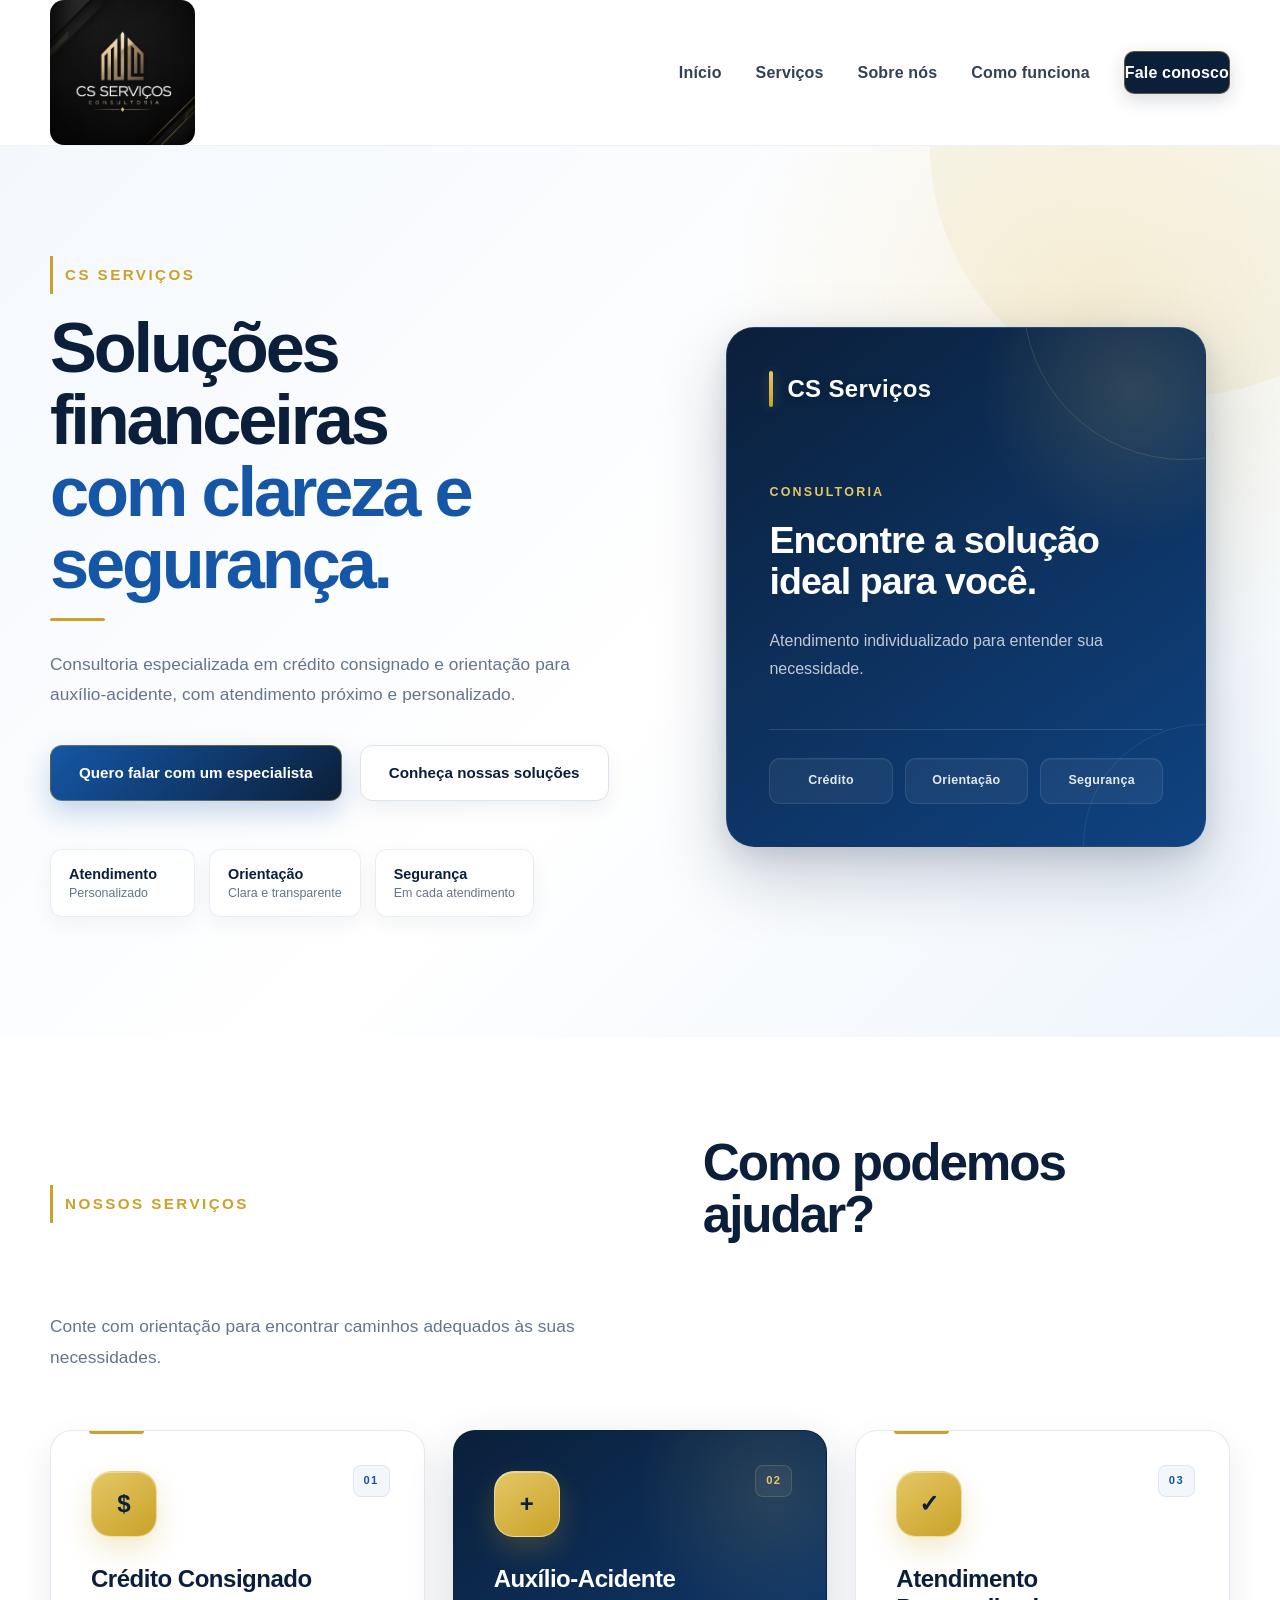
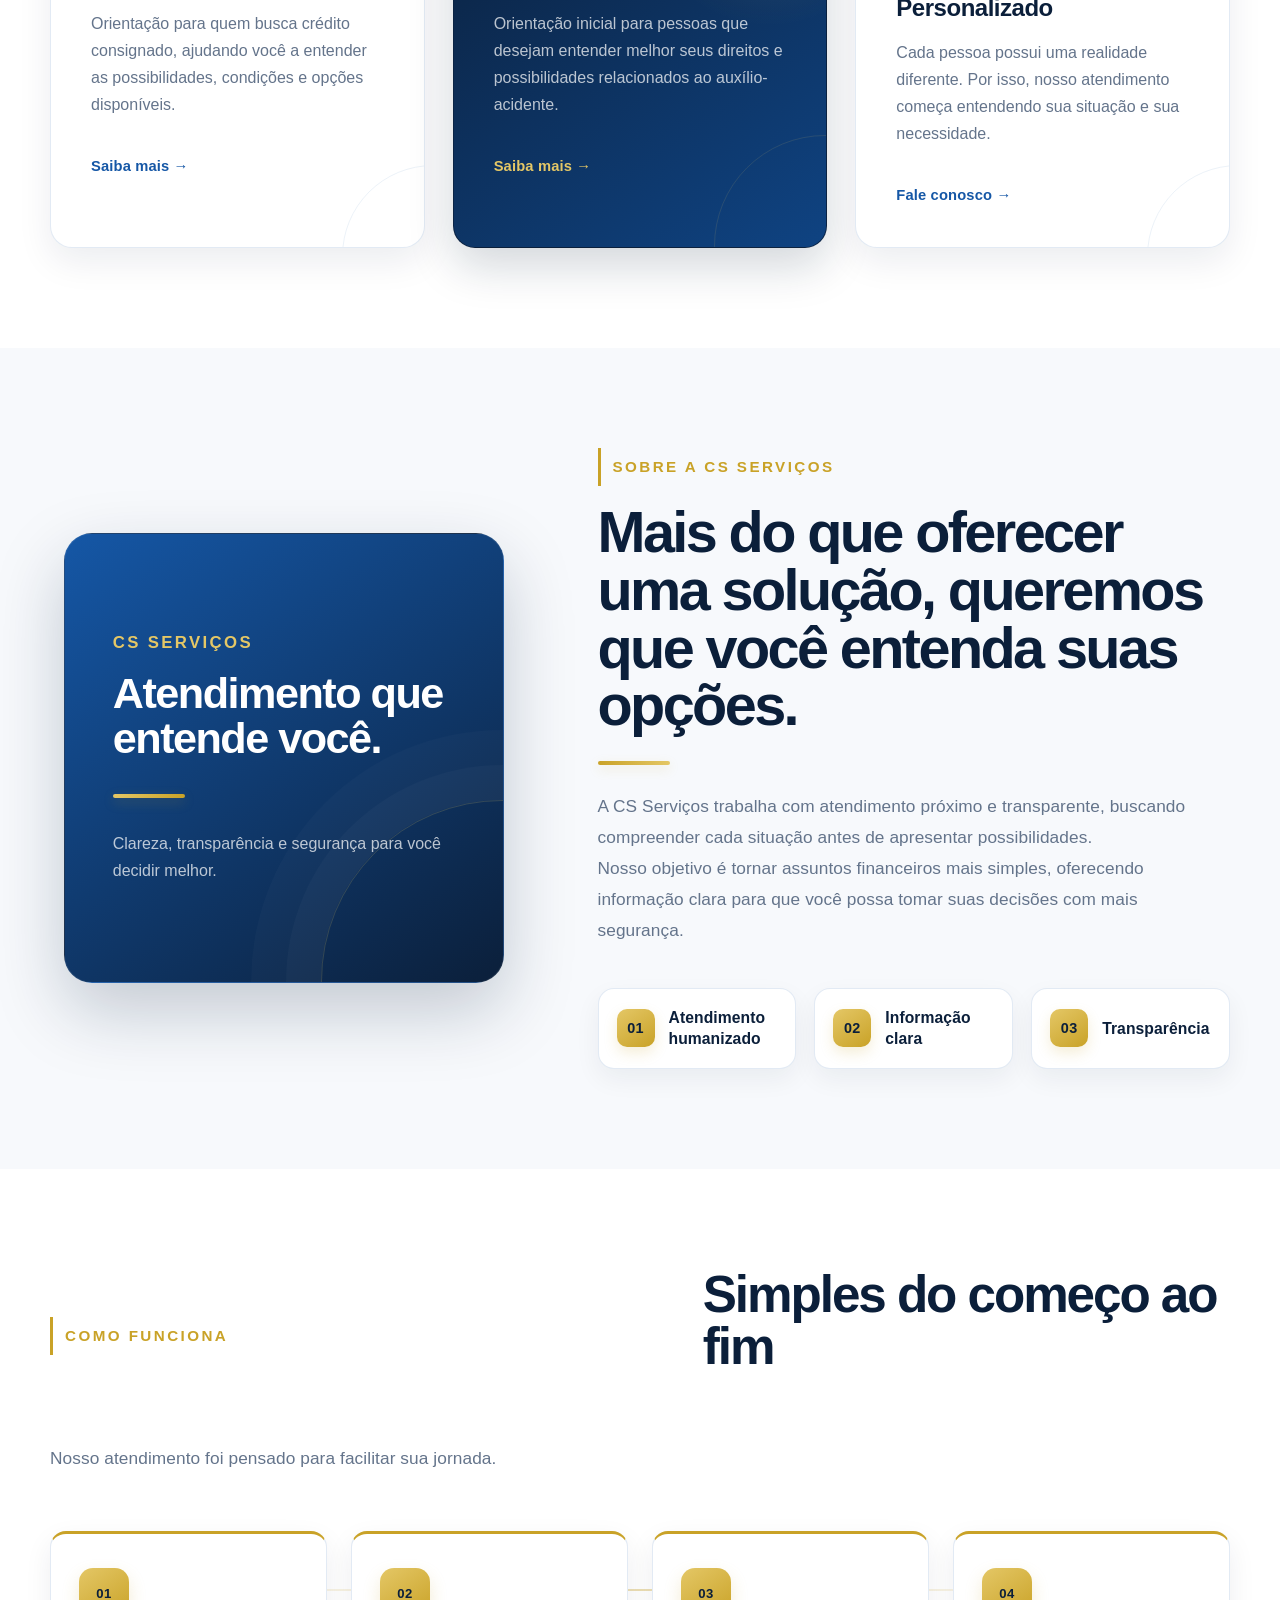
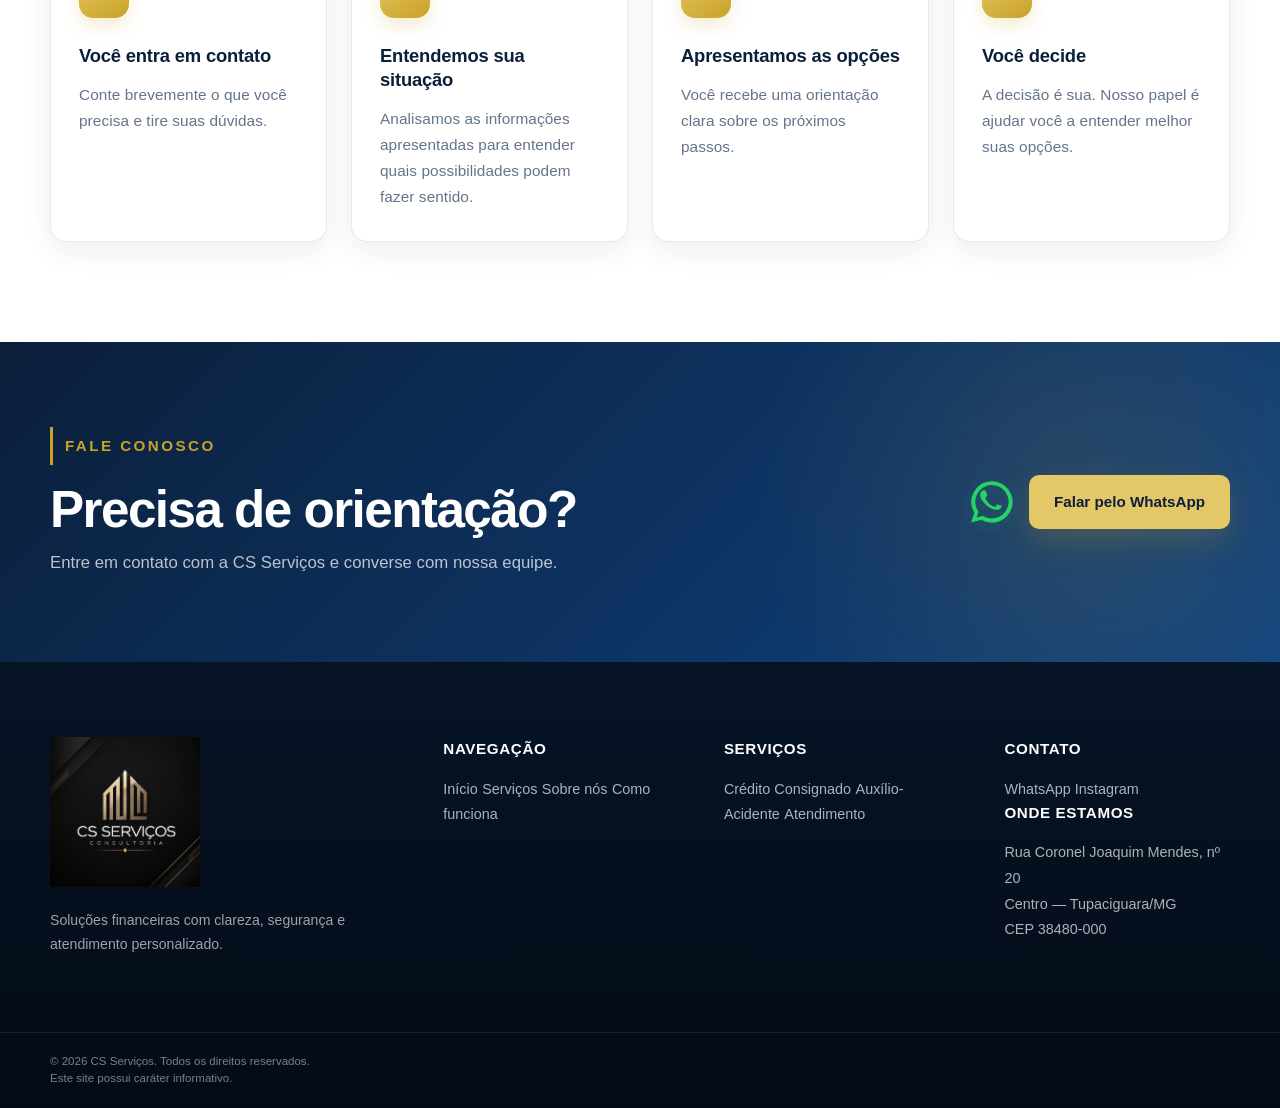
==== index.html @ 3cd73311 "Primeira versão do site CS Serviços" ====
<!DOCTYPE html>
<html lang="pt-BR">

<head>
    <meta charset="UTF-8">

    <meta name="viewport" content="width=device-width, initial-scale=1.0">

    <meta name="language" content="pt-BR">

    <title>
        CS Serviços | Crédito Consignado e Auxílio-Acidente em Tupaciguara
    </title>

    <meta name="description"
        content="CS Serviços em Tupaciguara/MG. Orientação em crédito consignado, auxílio-acidente e atendimento personalizado, com clareza e transparência.">

    <meta name="robots" content="index, follow">

    <meta name="author" content="CS Serviços">

    <link rel="icon" type="image/png" href="assets/images/logo-cs-servicos.png">

    <!-- Open Graph -->
    <meta property="og:type" content="website">

    <meta property="og:title" content="CS Serviços | Crédito Consignado e Auxílio-Acidente">

    <meta property="og:description"
        content="Orientação em crédito consignado, auxílio-acidente e atendimento personalizado em Tupaciguara/MG.">

    <meta property="og:image" content="assets/images/logo-cs-servicos.png">

    <meta property="og:locale" content="pt_BR">

    <link rel="stylesheet" href="css/style.css">

    <!-- Dados estruturados da empresa -->
    <script type="application/ld+json">
    {
        "@context": "https://schema.org",
        "@type": "LocalBusiness",
        "name": "CS Serviços",
        "description": "Orientação em crédito consignado, auxílio-acidente e atendimento personalizado.",
        "image": "assets/images/logo-cs-servicos.png",
        "telephone": "+55 34 99185-6228",
        "address": {
            "@type": "PostalAddress",
            "streetAddress": "Rua Coronel Joaquim Mendes, nº 20",
            "addressLocality": "Tupaciguara",
            "addressRegion": "MG",
            "postalCode": "38480-000",
            "addressCountry": "BR"
        },
        "sameAs": [
            "https://www.instagram.com/cs_servicostpc/"
        ]
    }
    </script>
</head>

<body>

    <!-- =========================
         HEADER
    ========================== -->
    <header class="header">
        <div class="container header__inner">

            <a href="#inicio" class="logo">
                <img src="assets/images/logo-cs-servicos.png" alt="CS Serviços" class="logo__image">
            </a>

            <button class="menu-toggle" id="menuToggle" aria-label="Abrir menu" aria-expanded="false">
                <span></span>
                <span></span>
                <span></span>
            </button>

            <nav class="nav" id="mainNav">
                <a href="#inicio">Início</a>
                <a href="#servicos">Serviços</a>
                <a href="#sobre">Sobre nós</a>
                <a href="#processo">Como funciona</a>
                <a href="#contato" class="nav__button">Fale conosco</a>
            </nav>

        </div>
    </header>


    <main>

        <!-- =========================
             HERO
        ========================== -->
        <section class="hero" id="inicio">

            <div class="container hero__inner">

                <div class="hero__content">

                    <span class="eyebrow">
                        CS SERVIÇOS
                    </span>

                    <h1>
                        Soluções financeiras
                        <span>com clareza e segurança.</span>
                    </h1>

                    <p>
                        Consultoria especializada em crédito consignado
                        e orientação para auxílio-acidente, com atendimento
                        próximo e personalizado.
                    </p>

                    <div class="hero__actions">

                        <a href="#contato" class="button button--primary">
                            Quero falar com um especialista
                        </a>

                        <a href="#servicos" class="button button--secondary">
                            Conheça nossas soluções
                        </a>

                    </div>

                    <div class="hero__trust">

                        <div class="trust-item">
                            <strong>Atendimento</strong>
                            <span>Personalizado</span>
                        </div>

                        <div class="trust-item">
                            <strong>Orientação</strong>
                            <span>Clara e transparente</span>
                        </div>

                        <div class="trust-item">
                            <strong>Segurança</strong>
                            <span>Em cada atendimento</span>
                        </div>

                    </div>

                </div>

                <div class="hero__visual">

                    <div class="hero-card">

                        <div class="hero-card__top">

                            <span class="hero-card__label">
                                CS Serviços
                            </span>

                        </div>

                        <div class="hero-card__content">

                            <span>Consultoria</span>

                            <strong>
                                Encontre a solução
                                ideal para você.
                            </strong>

                            <p>
                                Atendimento individualizado
                                para entender sua necessidade.
                            </p>

                        </div>

                        <div class="hero-card__bottom">
                            <span>Crédito</span>
                            <span>Orientação</span>
                            <span>Segurança</span>
                        </div>

                    </div>

                </div>

            </div>

        </section>


        <!-- =========================
             SERVIÇOS
        ========================== -->
        <section class="section services" id="servicos">

            <div class="container">

                <div class="section-heading">

                    <span class="eyebrow">
                        NOSSOS SERVIÇOS
                    </span>

                    <h2>
                        Como podemos ajudar?
                    </h2>

                    <p>
                        Conte com orientação para encontrar caminhos
                        adequados às suas necessidades.
                    </p>

                </div>


                <div class="services-grid">

                    <article class="service-card">

                        <div class="service-card__icon">
                            $
                        </div>

                        <span class="service-card__number">
                            01
                        </span>

                        <h3>
                            Crédito Consignado
                        </h3>

                        <p>
                            Orientação para quem busca crédito consignado,
                            ajudando você a entender as possibilidades,
                            condições e opções disponíveis.
                        </p>

                        <a href="#contato">
                            Saiba mais →
                        </a>

                    </article>


                    <article class="service-card service-card--featured">

                        <div class="service-card__icon">
                            +
                        </div>

                        <span class="service-card__number">
                            02
                        </span>

                        <h3>
                            Auxílio-Acidente
                        </h3>

                        <p>
                            Orientação inicial para pessoas que desejam
                            entender melhor seus direitos e possibilidades
                            relacionados ao auxílio-acidente.
                        </p>

                        <a href="#contato">
                            Saiba mais →
                        </a>

                    </article>


                    <article class="service-card">

                        <div class="service-card__icon">
                            ✓
                        </div>

                        <span class="service-card__number">
                            03
                        </span>

                        <h3>
                            Atendimento Personalizado
                        </h3>

                        <p>
                            Cada pessoa possui uma realidade diferente.
                            Por isso, nosso atendimento começa entendendo
                            sua situação e sua necessidade.
                        </p>

                        <a href="#contato">
                            Fale conosco →
                        </a>

                    </article>

                </div>

            </div>

        </section>



        <!-- =========================
             SOBRE
        ========================== -->
        <section class="section about" id="sobre">

            <div class="container about__grid">

                <div class="about__visual">

                    <div class="about-box">

                        <span class="about-box__small">
                            CS Serviços
                        </span>

                        <strong>
                            Atendimento
                            que entende
                            você.
                        </strong>

                        <span class="about-box__line"></span>

                        <p>
                            Clareza, transparência e segurança para você decidir melhor.
                        </p>

                    </div>

                </div>


                <div class="about__content">

                    <span class="eyebrow">
                        SOBRE A CS SERVIÇOS
                    </span>

                    <h2>
                        Mais do que oferecer uma solução,
                        queremos que você entenda suas opções.
                    </h2>

                    <p>
                        A CS Serviços trabalha com atendimento
                        próximo e transparente, buscando compreender
                        cada situação antes de apresentar possibilidades.
                    </p>

                    <p>
                        Nosso objetivo é tornar assuntos financeiros
                        mais simples, oferecendo informação clara
                        para que você possa tomar suas decisões
                        com mais segurança.
                    </p>

                    <div class="about__features">

                        <div>
                            <strong>01</strong>
                            <span>Atendimento humanizado</span>
                        </div>

                        <div>
                            <strong>02</strong>
                            <span>Informação clara</span>
                        </div>

                        <div>
                            <strong>03</strong>
                            <span>Transparência</span>
                        </div>

                    </div>

                </div>

            </div>

        </section>


        <!-- =========================
             PROCESSO
        ========================== -->
        <section class="section process" id="processo">

            <div class="container">

                <div class="section-heading">

                    <span class="eyebrow">
                        COMO FUNCIONA
                    </span>

                    <h2>
                        Simples do começo ao fim
                    </h2>

                    <p>
                        Nosso atendimento foi pensado para facilitar
                        sua jornada.
                    </p>

                </div>


                <div class="process-grid">

                    <article class="process-step">

                        <div class="process-step__number">
                            01
                        </div>

                        <div class="process-step__content">

                            <h3>
                                Você entra em contato
                            </h3>

                            <p>
                                Conte brevemente o que você precisa
                                e tire suas dúvidas.
                            </p>

                        </div>

                    </article>


                    <article class="process-step">

                        <div class="process-step__number">
                            02
                        </div>

                        <div class="process-step__content">

                            <h3>
                                Entendemos sua situação
                            </h3>

                            <p>
                                Analisamos as informações apresentadas
                                para entender quais possibilidades podem
                                fazer sentido.
                            </p>

                        </div>

                    </article>


                    <article class="process-step">

                        <div class="process-step__number">
                            03
                        </div>

                        <div class="process-step__content">

                            <h3>
                                Apresentamos as opções
                            </h3>

                            <p>
                                Você recebe uma orientação clara
                                sobre os próximos passos.
                            </p>

                        </div>

                    </article>


                    <article class="process-step">

                        <div class="process-step__number">
                            04
                        </div>

                        <div class="process-step__content">

                            <h3>
                                Você decide
                            </h3>

                            <p>
                                A decisão é sua. Nosso papel é ajudar
                                você a entender melhor suas opções.
                            </p>

                        </div>

                    </article>

                </div>

            </div>

        </section>


        <!-- =========================
             CTA
        ========================== -->
        <section class="cta" id="contato">

            <div class="container cta__inner">

                <div>

                    <span class="eyebrow">
                        FALE CONOSCO
                    </span>

                    <h2>
                        Precisa de orientação?
                    </h2>

                    <p>
                        Entre em contato com a CS Serviços
                        e converse com nossa equipe.
                    </p>

                </div>

                <div class="whatsapp-action">
                    <span class="whatsapp-logo" aria-hidden="true">
                        <svg viewBox="0 0 24 24">
                            <path
                                d="M12 2.1a9.9 9.9 0 0 0-8.5 15L2 21.9l4.9-1.4A9.9 9.9 0 1 0 12 2.1Zm0 17.8a8 8 0 0 1-4.1-1.1l-.3-.2-2.9.8.8-2.8-.2-.3A8 8 0 1 1 12 19.9Zm4.4-5.9c-.2-.1-1.3-.7-1.5-.8-.2-.1-.4-.1-.5.1-.2.2-.6.8-.7.9-.1.2-.3.2-.5.1-1.9-.9-3.1-1.7-4.3-3.8-.3-.5.3-.5.8-1.7.1-.2 0-.4-.1-.5l-.7-1.6c-.2-.4-.4-.4-.5-.4h-.5c-.2 0-.5.1-.7.3-.2.2-.9.9-.9 2.1s.9 2.4 1 2.5c.1.2 1.8 2.8 4.4 3.9.6.3 1.1.4 1.5.5.6.2 1.2.1 1.7.1.5-.1 1.3-.5 1.5-1 .2-.5.2-1 .1-1.1-.1-.1-.3-.2-.6-.3Z" />
                        </svg>
                    </span>

                    <a href="#" id="whatsappButton" class="button button--gold">
                        Falar pelo WhatsApp
                    </a>
                </div>

            </div>

        </section>

    </main>


    <!-- =========================
         FOOTER
    ========================== -->
    <footer class="footer">

        <div class="container footer__grid">

            <div class="footer__brand">

                <img src="assets/images/logo-cs-servicos.png" alt="CS Serviços">

                <p>
                    Soluções financeiras com clareza,
                    segurança e atendimento personalizado.
                </p>

            </div>


            <div class="footer__column">

                <h3>
                    Navegação
                </h3>

                <a href="#inicio">Início</a>
                <a href="#servicos">Serviços</a>
                <a href="#sobre">Sobre nós</a>
                <a href="#processo">Como funciona</a>

            </div>


            <div class="footer__column">

                <h3>
                    Serviços
                </h3>

                <a href="#servicos">Crédito Consignado</a>
                <a href="#servicos">Auxílio-Acidente</a>
                <a href="#contato">Atendimento</a>

            </div>


            <div class="footer__column">

                <h3>Contato</h3>

                <a href="#" id="footerWhatsapp">
                    WhatsApp
                </a>

                <a href="https://www.instagram.com/cs_servicostpc/" target="_blank" rel="noopener noreferrer">
                    Instagram
                </a>

                <h3>Onde estamos</h3>

                <span>
                    Rua Coronel Joaquim Mendes, nº 20<br>
                    Centro — Tupaciguara/MG<br>
                    CEP 38480-000
                </span>

            </div>

        </div>


        <div class="footer__bottom">

            <div class="container">

                <p>
                    © <span id="currentYear"></span>
                    CS Serviços. Todos os direitos reservados.
                </p>

                <p>
                    Este site possui caráter informativo.
                </p>

            </div>

        </div>

    </footer>


    <script src="js/script.js"></script>

</body>

</html>
---- css/style.css ----
/* =========================================================
   CS SERVIÇOS
   DESIGN SYSTEM
========================================================= */

:root {

    --navy: #0B1F3A;
    --navy-deep: #061426;

    --blue: #1557A6;
    --blue-dark: #0F4382;
    --blue-light: #EAF2FB;

    --gold: #C9A227;
    --gold-light: #E4C766;

    --white: #FFFFFF;
    --gray-50: #F7F9FC;
    --gray-100: #EEF2F6;
    --gray-200: #DCE3EA;
    --gray-500: #64748B;
    --gray-700: #334155;
    --gray-900: #172033;

    --shadow-sm: 0 8px 24px rgba(11, 31, 58, 0.08);
    --shadow-md: 0 18px 45px rgba(11, 31, 58, 0.12);
    --shadow-lg: 0 28px 70px rgba(11, 31, 58, 0.18);

    --radius-sm: 10px;
    --radius-md: 18px;
    --radius-lg: 28px;

    --container: 1180px;

    --transition: 0.25s ease;
}


/* =========================================================
   RESET
========================================================= */

* {
    margin: 0;
    padding: 0;
    box-sizing: border-box;
}

html {
    scroll-behavior: smooth;
}

body {
    font-family: Arial, Helvetica, sans-serif;
    color: var(--gray-900);
    background: var(--white);
    line-height: 1.6;
}

img {
    max-width: 100%;
    display: block;
}

a {
    color: inherit;
    text-decoration: none;
}

button,
a {
    -webkit-tap-highlight-color: transparent;
}


/* =========================================================
   UTILITIES
========================================================= */

.container {
    width: min(100% - 40px, var(--container));
    margin-inline: auto;
}

.section {
    padding: 100px 0;
}

.eyebrow {
    display: inline-block;

    margin-bottom: 18px;

    color: var(--gold);

    font-size: 0.95rem;
    font-weight: 900;

    letter-spacing: 0.16em;

    padding: 7px 12px;

    border-left: 3px solid var(--gold);

    transition:
        color 0.25s ease,
        transform 0.25s ease,
        letter-spacing 0.25s ease;
}

.eyebrow:hover {
    color: var(--blue);

    transform: translateX(4px);

    letter-spacing: 0.19em;
}

.section-heading {
    display: grid;

    grid-template-columns: 1.05fr 0.95fr;

    align-items: end;

    gap: 70px;

    max-width: 100%;

    margin-bottom: 58px;
}

.section-heading h2 {
    margin: 0;

    color: var(--navy);

    font-size: clamp(2.2rem, 4vw, 3.4rem);

    line-height: 1.02;

    letter-spacing: -0.04em;

    font-weight: 850;
}

.section-heading p {
    margin: 0;

    max-width: 560px;

    color: var(--gray-500);

    font-size: 1.08rem;
    line-height: 1.75;
    font-weight: 450;

    letter-spacing: 0.005em;
}

/* =========================================================
   BUTTONS
========================================================= */

.button {
    display: inline-flex;
    align-items: center;
    justify-content: center;

    min-height: 54px;
    padding: 0 25px;

    border-radius: 10px;

    font-size: 0.95rem;
    font-weight: 700;

    transition:
        transform var(--transition),
        box-shadow var(--transition),
        background var(--transition);
}

.button:hover {
    transform: translateY(-2px);
}

.button--primary {
    display: inline-flex;
    align-items: center;
    justify-content: center;

    min-height: 52px;
    padding: 0 28px;

    color: var(--white);

    background: linear-gradient(135deg,
            var(--blue),
            var(--navy));

    border: 1px solid rgba(201, 162, 39, 0.45);
    border-radius: 12px;

    box-shadow:
        0 10px 25px rgba(21, 87, 166, 0.22);

    font-weight: 800;

    transition:
        transform 0.25s ease,
        box-shadow 0.25s ease,
        border-color 0.25s ease;
}

.button--primary:hover {
    transform: translateY(-3px);

    border-color: var(--gold);

    box-shadow:
        0 15px 32px rgba(21, 87, 166, 0.28);
}

.button--secondary {
    color: var(--navy);
    background: var(--white);
    border: 1px solid var(--gray-200);
}

.button--secondary:hover {
    box-shadow: var(--shadow-sm);
}

.button--gold {
    color: var(--navy);
    background: var(--gold-light);
    box-shadow: 0 12px 30px rgba(201, 162, 39, 0.2);
}

.button--gold:hover {
    background: var(--gold);
}

/* WhatsApp */
.whatsapp-action {
    display: flex;
    align-items: center;
    gap: 12px;
}

.whatsapp-logo {
    display: flex;
    align-items: center;
    justify-content: center;

    width: 50px;
    height: 50px;

    flex-shrink: 0;
}

.whatsapp-logo svg {
    width: 100%;
    height: 100%;

    fill: #25D366;

    filter: drop-shadow(0 3px 6px rgba(37, 211, 102, 0.20));
}


/* =========================================================
   HEADER
========================================================= */

.header {
    position: sticky;
    top: 0;
    z-index: 1000;

    background: rgba(255, 255, 255, 0.95);
    border-bottom: 1px solid var(--gray-100);

    backdrop-filter: blur(12px);
}

.header__inner {
    min-height: 82px;

    display: flex;
    align-items: center;
    justify-content: space-between;
    gap: 30px;
}

.logo {
    display: flex;
    align-items: center;
}

.logo__image {
    width: 145px;
    height: auto;

    border-radius: 14px;
}

.nav {
    display: flex;
    align-items: center;
    gap: 34px;
}

.nav a {
    position: relative;

    color: var(--gray-700);

    font-size: 1rem;
    font-weight: 650;
    letter-spacing: 0.01em;

    padding: 8px 0;

    transition:
        color 0.25s ease,
        transform 0.25s ease;
}

.nav a:not(.nav__button)::after {
    content: "";

    position: absolute;
    left: 0;
    bottom: 0;

    width: 0;
    height: 2px;

    background: var(--gold);
    border-radius: 10px;

    transition: width 0.25s ease;
}

.nav a:not(.nav__button):hover {
    color: var(--navy);
}

.nav a:not(.nav__button):hover::after {
    width: 100%;
}

.nav a:hover {
    color: var(--blue);
}

.nav__button {
    display: inline-flex;
    align-items: center;
    justify-content: center;

    padding: 12px 22px;

    color: var(--white) !important;
    background: var(--navy);

    border: 1px solid rgba(201, 162, 39, 0.45);
    border-radius: 10px;

    font-size: 0.92rem;
    font-weight: 700;
    letter-spacing: 0.01em;

    box-shadow:
        0 6px 18px rgba(11, 31, 58, 0.16);

    transition:
        background 0.25s ease,
        border-color 0.25s ease,
        transform 0.25s ease,
        box-shadow 0.25s ease;
}

.nav__button:hover {
    color: var(--navy) !important;
    background: var(--gold-light);

    border-color: var(--gold);

    transform: translateY(-2px);

    box-shadow:
        0 9px 22px rgba(201, 162, 39, 0.22);
}

.menu-toggle {
    display: none;

    width: 44px;
    height: 44px;

    border: 0;
    background: transparent;

    cursor: pointer;
}

.menu-toggle span {
    display: block;

    width: 24px;
    height: 2px;

    margin: 5px auto;

    background: var(--navy);
}


/* =========================================================
   HERO
========================================================= */

.hero {
    position: relative;
    padding: 110px 0 120px;
    overflow: hidden;

    background:
        radial-gradient(circle at 85% 20%,
            rgba(201, 162, 39, 0.14),
            transparent 28%),
        linear-gradient(135deg,
            #F4F8FD 0%,
            #FFFFFF 55%,
            #EEF5FC 100%);
}

.hero::before {
    content: "";

    position: absolute;

    width: 500px;
    height: 500px;

    top: -250px;
    right: -150px;

    border-radius: 50%;

    background: rgba(201, 162, 39, 0.08);
}

.hero__inner {
    position: relative;
    z-index: 1;

    display: grid;
    grid-template-columns: 1.05fr 0.95fr;

    gap: 70px;

    align-items: center;
}

.hero__content {
    max-width: 650px;
}

.hero h1 {
    margin-bottom: 28px;

    color: var(--navy);

    font-size: clamp(3rem, 5.5vw, 5.2rem);

    line-height: 1.02;

    letter-spacing: -0.045em;

    font-weight: 850;
}

.hero h1 span {
    display: block;
    color: var(--blue);
}

.hero h1 span::after {
    content: "";
    display: block;
    width: 55px;
    height: 3px;
    margin-top: 18px;
    background: var(--gold);
    border-radius: 10px;
}

.hero__content>p {
    max-width: 570px;

    margin-bottom: 36px;

    color: var(--gray-500);

    font-size: 1.08rem;
    line-height: 1.75;
    font-weight: 450;

    letter-spacing: 0.005em;
}

.hero__actions {
    display: flex !important;
    flex-direction: row !important;
    align-items: center;

    gap: 18px;

    width: 100%;

    margin-top: 4px;
}

.hero__actions .button {
    display: inline-flex;
    align-items: center;
    justify-content: center;

    width: auto;
    min-width: 210px;
    min-height: 56px;

    padding: 0 28px;

    white-space: nowrap;

    font-size: 0.95rem;
    font-weight: 800;

    border-radius: 12px;
}

.hero__actions .button--primary {
    box-shadow:
        0 12px 28px rgba(21, 87, 166, 0.24);

    transition:
        transform 0.25s ease,
        box-shadow 0.25s ease,
        border-color 0.25s ease;
}

.hero__actions .button--primary:hover {
    transform: translateY(-3px);

    box-shadow:
        0 17px 34px rgba(21, 87, 166, 0.30);
}

.hero__actions .button--secondary {
    color: var(--navy);

    background: rgba(255, 255, 255, 0.85);

    border: 1px solid var(--gray-200);

    box-shadow:
        0 8px 20px rgba(11, 31, 58, 0.06);

    transition:
        border-color 0.25s ease,
        box-shadow 0.25s ease,
        transform 0.25s ease,
        background 0.25s ease;
}

.hero__actions .button--secondary:hover {
    color: var(--navy);

    background: var(--white);

    border-color: var(--gold);

    box-shadow:
        0 12px 26px rgba(201, 162, 39, 0.18);

    transform: translateY(-3px);
}

/* =========================================================
   HERO — INDICADORES DE CONFIANÇA
========================================================= */

.hero__trust {
    display: flex;
    flex-wrap: wrap;
    align-items: stretch;

    gap: 14px;

    margin-top: 48px;
}

.trust-item {
    display: flex;
    flex-direction: column;
    justify-content: center;

    min-width: 145px;
    min-height: 68px;

    padding: 12px 18px;

    background: rgba(255, 255, 255, 0.72);

    border: 1px solid rgba(21, 87, 166, 0.10);

    border-radius: 12px;

    box-shadow:
        0 7px 20px rgba(11, 31, 58, 0.05);

    transition:
        transform 0.25s ease,
        border-color 0.25s ease,
        box-shadow 0.25s ease;
}

.trust-item:hover {
    transform: translateY(-3px);

    border-color: rgba(201, 162, 39, 0.35);

    box-shadow:
        0 12px 26px rgba(11, 31, 58, 0.08);
}

.trust-item strong {
    margin-bottom: 2px;

    color: var(--navy);

    font-size: 0.9rem;
    font-weight: 800;

    line-height: 1.25;
}

.trust-item span {
    color: var(--gray-500);

    font-size: 0.75rem;
    line-height: 1.35;
}

.trust-item span {
    color: var(--gray-500);
    font-size: 0.78rem;
}

/* =========================================================
   HERO CARD
========================================================= */

.hero__visual {
    display: flex;
    justify-content: center;
    align-items: center;
}


/* CARD */

/* =========================================================
   HERO CARD — VERSÃO PREMIUM
========================================================= */

.hero__visual {
    display: flex;
    justify-content: center;
    align-items: center;
}


.hero-card {
    position: relative;

    width: min(100%, 480px);
    min-height: 520px;

    display: flex;
    flex-direction: column;

    padding: 42px;

    color: var(--white);

    background:
        radial-gradient(circle at 85% 12%,
            rgba(228, 199, 102, 0.16),
            transparent 25%),
        linear-gradient(145deg,
            #0B1F3A 0%,
            #0F4382 100%);

    border: 1px solid rgba(255, 255, 255, 0.08);

    border-radius: var(--radius-lg);

    box-shadow:
        0 28px 70px rgba(11, 31, 58, 0.22),
        0 8px 25px rgba(11, 31, 58, 0.10);

    overflow: hidden;
}


/* =========================================================
   ELEMENTOS DECORATIVOS
========================================================= */

.hero-card::before {
    content: "";

    position: absolute;

    width: 320px;
    height: 320px;

    top: -190px;
    right: -140px;

    border: 1px solid rgba(228, 199, 102, 0.16);

    border-radius: 50%;

    pointer-events: none;
}


.hero-card::after {
    content: "";

    position: absolute;

    width: 240px;
    height: 240px;

    right: -120px;
    bottom: -120px;

    border: 1px solid rgba(255, 255, 255, 0.08);

    border-radius: 50%;

    pointer-events: none;
}


/* =========================================================
   TOPO
========================================================= */

.hero-card__top {
    position: relative;
    z-index: 2;

    display: flex;
    align-items: center;

    margin-bottom: 70px;
}


.hero-card__label {
    position: relative;

    display: inline-flex;
    align-items: center;

    padding-left: 18px;

    color: var(--white);

    font-size: 1.5rem;
    font-weight: 850;

    letter-spacing: 0.015em;

    text-shadow:
        0 2px 10px rgba(0, 0, 0, 0.16);
}

.hero-card__label::before {
    content: "";

    position: absolute;

    left: 0;
    top: 50%;

    width: 4px;
    height: 36px;

    background:
        linear-gradient(180deg,
            var(--gold-light),
            var(--gold));

    border-radius: 10px;

    box-shadow:
        0 0 12px rgba(228, 199, 102, 0.25);

    transform: translateY(-50%);
}


/* =========================================================
   CONTEÚDO
========================================================= */

.hero-card__content {
    position: relative;
    z-index: 2;
}


.hero-card__content>span {
    display: inline-block;

    margin-bottom: 17px;

    color: var(--gold-light);

    font-size: 0.78rem;
    font-weight: 800;

    letter-spacing: 0.18em;

    text-transform: uppercase;
}


.hero-card__content strong {
    display: block;

    max-width: 365px;

    margin-bottom: 24px;

    color: var(--white);

    font-size: 2.35rem;
    line-height: 1.1;
    font-weight: 800;

    letter-spacing: -0.025em;
}


.hero-card__content p {
    max-width: 350px;

    margin: 0;

    color: rgba(255, 255, 255, 0.74);

    font-size: 1rem;
    line-height: 1.75;
}


/* =========================================================
   BENEFÍCIOS
========================================================= */

.hero-card__bottom {
    position: relative;
    z-index: 2;

    display: grid;

    grid-template-columns: repeat(3, 1fr);

    gap: 12px;

    margin-top: auto;
    padding-top: 28px;

    border-top:
        1px solid rgba(255, 255, 255, 0.13);
}


.hero-card__bottom span {
    display: flex;

    align-items: center;
    justify-content: center;

    min-height: 46px;

    padding: 10px 8px;

    color: rgba(255, 255, 255, 0.88);

    font-size: 0.78rem;
    font-weight: 700;

    letter-spacing: 0.025em;

    text-align: center;

    background:
        rgba(255, 255, 255, 0.055);

    border:
        1px solid rgba(255, 255, 255, 0.09);

    border-radius: 11px;

    box-shadow:
        inset 0 1px 0 rgba(255, 255, 255, 0.04);

    transition:
        transform 0.25s ease,
        background 0.25s ease,
        color 0.25s ease,
        border-color 0.25s ease;
}


.hero-card__bottom span:hover {
    color: var(--gold-light);

    background:
        rgba(228, 199, 102, 0.08);

    border-color:
        rgba(228, 199, 102, 0.28);

    transform: translateY(-3px);
}

/* =========================================================
   SERVICES
========================================================= */

/* =========================================================
   SERVICES
========================================================= */

.services {
    background: var(--white);
}

.services-grid {
    display: grid;
    grid-template-columns: repeat(3, 1fr);

    gap: 28px;
}

/* =========================================================
   SERVICE CARD
========================================================= */

.service-card {
    position: relative;

    min-height: 390px;

    padding: 40px;

    background: var(--white);

    border: 1px solid rgba(21, 87, 166, 0.12);
    border-radius: 22px;

    box-shadow:
        0 14px 35px rgba(11, 31, 58, 0.08);

    transition:
        transform 0.3s ease,
        box-shadow 0.3s ease,
        border-color 0.3s ease;

    overflow: hidden;
}

.service-card::after {
    content: "";

    position: absolute;

    width: 180px;
    height: 180px;

    right: -100px;
    bottom: -100px;

    border: 1px solid rgba(21, 87, 166, 0.08);

    border-radius: 50%;

    pointer-events: none;
}

.service-card:not(.service-card--featured)::before {
    content: "";

    position: absolute;

    top: 0;
    left: 38px;

    width: 55px;
    height: 3px;

    background: var(--gold);

    border-radius: 0 0 8px 8px;
}

.service-card:hover {
    transform: translateY(-8px);

    box-shadow:
        0 22px 48px rgba(11, 31, 58, 0.13);

    border-color: rgba(201, 162, 39, 0.35);
}

/* =========================================================
   CARD DESTACADO
========================================================= */

.service-card--featured {
    color: var(--white);

    background:
        radial-gradient(circle at 85% 15%,
            rgba(228, 199, 102, 0.13),
            transparent 28%),
        linear-gradient(145deg,
            var(--navy),
            var(--blue-dark));

    border-color:
        rgba(11, 31, 58, 0.8);

    box-shadow:
        0 18px 45px rgba(11, 31, 58, 0.18);
}


.service-card--featured::after {
    content: "";

    position: absolute;

    width: 220px;
    height: 220px;

    right: -110px;
    bottom: -110px;

    border: 1px solid rgba(228, 199, 102, 0.12);

    border-radius: 50%;

    pointer-events: none;
}


.service-card--featured:hover {
    border-color:
        rgba(228, 199, 102, 0.35);

    box-shadow:
        0 25px 55px rgba(11, 31, 58, 0.23);
}


/* =========================================================
   ÍCONE
========================================================= */
.service-card__icon {
    position: relative;
    z-index: 1;

    display: grid;
    place-items: center;

    width: 66px;
    height: 66px;

    margin-bottom: 28px;

    color: var(--navy);

    background:
        linear-gradient(145deg,
            var(--gold-light),
            var(--gold));

    border: 1px solid rgba(255, 255, 255, 0.45);

    border-radius: 20px;

    font-size: 1.5rem;
    font-weight: 900;

    box-shadow:
        0 12px 28px rgba(201, 162, 39, 0.24),
        inset 0 1px 0 rgba(255, 255, 255, 0.35);

    transition:
        transform 0.3s ease,
        box-shadow 0.3s ease,
        border-radius 0.3s ease;
}

.service-card:hover .service-card__icon {
    transform: translateY(-5px) scale(1.03);

    border-radius: 22px;

    box-shadow:
        0 16px 34px rgba(201, 162, 39, 0.30),
        inset 0 1px 0 rgba(255, 255, 255, 0.40);
}

/* =========================================================
   NUMERAÇÃO
========================================================= */

.service-card__number {
    position: absolute;

    top: 34px;
    right: 34px;

    padding: 6px 10px;

    color: var(--blue);

    background: rgba(21, 87, 166, 0.05);

    border: 1px solid rgba(21, 87, 166, 0.10);

    border-radius: 8px;

    font-size: 0.7rem;
    font-weight: 900;

    letter-spacing: 0.12em;
}

.service-card--featured .service-card__number {
    color: var(--gold-light);

    background: rgba(255, 255, 255, 0.05);

    border-color: rgba(228, 199, 102, 0.18);
}

/* =========================================================
   TÍTULO
========================================================= */

.service-card h3 {
    margin-bottom: 16px;

    color: var(--navy);

    font-size: 1.5rem;
    line-height: 1.2;

    letter-spacing: -0.02em;

    font-weight: 800;
}

.service-card--featured h3 {
    color: var(--white);
}



/* =========================================================
   DESCRIÇÃO
========================================================= */

.service-card p {
    position: relative;
    z-index: 2;

    min-height: 115px;

    margin-bottom: 28px;

    color: var(--gray-500);

    font-size: 1rem;
    line-height: 1.7;
}

.service-card--featured p {
    color: rgba(255, 255, 255, 0.72);
}

/* =========================================================
   LINK
========================================================= */

.service-card a {
    position: relative;
    z-index: 2;

    display: inline-flex;
    align-items: center;

    gap: 7px;

    margin-top: auto;

    color: var(--blue);

    font-size: 0.92rem;
    font-weight: 800;
    letter-spacing: 0.01em;

    transition:
        gap 0.25s ease,
        color 0.25s ease,
        transform 0.25s ease;
}

.service-card a:hover {
    gap: 11px;
    transform: translateX(2px);
}

.service-card--featured a {
    color: var(--gold-light);
}

/* =========================================================
   ABOUT
========================================================= */

.about {
    background: var(--gray-50);
}

.about__grid {
    display: grid;
    grid-template-columns: 0.85fr 1.15fr;

    gap: 80px;

    align-items: center;
}

.about__visual {
    display: flex;
    justify-content: center;
}

.about-box {
    position: relative;

    width: min(100%, 440px);
    min-height: 450px;

    padding: 48px;

    display: flex;
    flex-direction: column;
    justify-content: center;

    color: var(--white);

    background:
        linear-gradient(145deg,
            var(--blue) 0%,
            var(--navy) 100%);

    border: 1px solid rgba(255, 255, 255, 0.08);

    border-radius: var(--radius-lg);

    box-shadow:
        0 28px 70px rgba(11, 31, 58, 0.22);

    overflow: hidden;
}

.about-box::after {
    content: "";

    position: absolute;

    width: 360px;
    height: 360px;

    right: -180px;
    bottom: -180px;

    border: 1px solid rgba(228, 199, 102, 0.18);

    border-radius: 50%;

    box-shadow:
        0 0 0 35px rgba(255, 255, 255, 0.025),
        0 0 0 70px rgba(255, 255, 255, 0.018);
}

.about-box__small {
    position: relative;
    z-index: 2;

    display: inline-block;

    margin-bottom: 18px;

    color: var(--gold-light);

    font-size: 1.05rem;
    line-height: 1.2;
    font-weight: 800;

    letter-spacing: 0.14em;

    text-transform: uppercase;
}

.about-box strong {
    position: relative;
    z-index: 2;

    max-width: 340px;

    color: var(--white);

    font-size: 2.7rem;
    line-height: 1.05;
    letter-spacing: -0.035em;
    font-weight: 800;
}

.about-box__line {
    position: relative;
    z-index: 2;

    width: 72px;
    height: 4px;

    margin: 32px 0;

    background: linear-gradient(90deg,
            var(--gold-light),
            var(--gold));

    border-radius: 10px;

    box-shadow:
        0 4px 12px rgba(201, 162, 39, 0.25);
}

.about-box p {
    position: relative;
    z-index: 2;

    max-width: 330px;

    margin: 0;

    color: rgba(255, 255, 255, 0.72);

    font-size: 1rem;
    line-height: 1.7;
    font-weight: 400;
}

.about__content h2 {
    position: relative;
    z-index: 2;

    margin: 0 0 26px;

    color: var(--navy);

    font-size: clamp(2.5rem, 4.5vw, 4rem);
    line-height: 1;
    letter-spacing: -0.045em;
    font-weight: 800;
}

.about__content h2 span {
    display: block;

    margin-bottom: 18px;

    color: var(--gold);

    font-size: 1.15rem;
    line-height: 1.2;
    letter-spacing: 0.14em;
    font-weight: 800;

    text-transform: uppercase;
}

.about__content h2::after {
    content: "";

    display: block;

    width: 72px;
    height: 4px;

    margin-top: 26px;

    background:
        linear-gradient(90deg,
            var(--gold),
            var(--gold-light));

    border-radius: 10px;

    box-shadow:
        0 4px 12px rgba(201, 162, 39, 0.20);
}

.about__content p {
    position: relative;
    z-index: 2;

    max-width: 620px;

    margin-top: 0;

    color: var(--gray-500);

    font-size: 1.08rem;
    line-height: 1.8;
    font-weight: 400;

    letter-spacing: 0.005em;
}

.about__features {
    display: grid;

    grid-template-columns: repeat(3, 1fr);

    gap: 18px;

    margin-top: 42px;
}

.about__features>div {
    display: flex;
    align-items: center;

    gap: 14px;

    min-height: 76px;
    padding: 18px 18px;

    background: var(--white);

    border: 1px solid rgba(21, 87, 166, 0.12);
    border-radius: 16px;

    box-shadow:
        0 10px 26px rgba(11, 31, 58, 0.06);

    transition:
        transform 0.25s ease,
        box-shadow 0.25s ease,
        border-color 0.25s ease;
}

.about__features>div:hover {
    transform: translateY(-4px);

    border-color: rgba(201, 162, 39, 0.35);

    box-shadow:
        0 14px 30px rgba(11, 31, 58, 0.10);
}

.about__features strong {
    flex-shrink: 0;

    display: flex;
    align-items: center;
    justify-content: center;

    width: 38px;
    height: 38px;

    color: var(--navy);

    background:
        linear-gradient(145deg,
            var(--gold-light),
            var(--gold));

    border-radius: 10px;

    font-size: 0.9rem;
    font-weight: 900;

    letter-spacing: 0.02em;

    box-shadow:
        0 6px 14px rgba(201, 162, 39, 0.18);
}

.about__features span {
    color: var(--navy);

    font-size: 0.98rem;
    font-weight: 750;
    line-height: 1.35;
    letter-spacing: 0.005em;
}

/* =========================================================
   PROCESS
========================================================= */

.process {
    background: var(--white);
}

.process-grid {
    position: relative;

    display: grid;
    grid-template-columns: repeat(4, 1fr);

    gap: 24px;
}

.process-grid::before {
    content: "";

    position: absolute;

    top: 58px;
    left: 9%;
    right: 9%;

    height: 2px;

    background:
        linear-gradient(90deg,
            transparent,
            rgba(201, 162, 39, 0.35),
            transparent);

    z-index: 0;
}

.process-step {
    position: relative;
    z-index: 1;

    padding: 34px 28px 30px;

    background: var(--white);

    border: 1px solid rgba(21, 87, 166, 0.12);
    border-top: 3px solid var(--gold);

    border-radius: 16px;

    box-shadow:
        0 10px 28px rgba(11, 31, 58, 0.07);

    transition:
        transform 0.3s ease,
        box-shadow 0.3s ease,
        border-color 0.3s ease;
}

.process-step:hover {
    transform: translateY(-5px);

    border-color: rgba(201, 162, 39, 0.32);

    box-shadow:
        0 16px 34px rgba(11, 31, 58, 0.10);
}

.process-step__number {
    display: flex;
    align-items: center;
    justify-content: center;

    width: 50px;
    height: 50px;

    margin-bottom: 26px;

    color: var(--navy);

    background:
        linear-gradient(145deg,
            var(--gold-light),
            var(--gold));

    border-radius: 14px;

    font-size: 0.82rem;
    font-weight: 900;
    letter-spacing: 0.04em;

    box-shadow:
        0 8px 18px rgba(201, 162, 39, 0.20);

    transition:
        transform 0.25s ease,
        box-shadow 0.25s ease;
}

.process-step:hover .process-step__number {
    transform: translateY(-3px);

    box-shadow:
        0 12px 24px rgba(201, 162, 39, 0.28);
}

.process-step h3 {
    margin-bottom: 14px;

    color: var(--navy);

    font-size: 1.15rem;
    line-height: 1.3;

    letter-spacing: -0.01em;

    font-weight: 800;
}

.process-step p {
    color: var(--gray-500);

    font-size: 0.96rem;
    line-height: 1.7;

    letter-spacing: 0.005em;
}

/* =========================================================
   CTA
========================================================= */

.cta {
    position: relative;

    padding: 85px 0;

    color: var(--white);

    background:
        radial-gradient(circle at 85% 50%,
            rgba(201, 162, 39, 0.14),
            transparent 30%),
        linear-gradient(135deg,
            var(--navy),
            var(--blue-dark));

    overflow: hidden;
}

.cta__inner {
    display: flex;
    align-items: center;
    justify-content: space-between;

    gap: 50px;

    max-width: 100%;
}

.cta h2 {
    margin-bottom: 12px;

    color: var(--white);

    font-size: clamp(2.1rem, 4vw, 3.2rem);
    line-height: 1.05;

    letter-spacing: -0.03em;

    font-weight: 800;
}

.cta p {
    max-width: 620px;

    color: rgba(255, 255, 255, 0.72);

    font-size: 1.05rem;
    line-height: 1.7;
}

/* =========================================================
   FOOTER
========================================================= */

.footer {
    color: rgba(255, 255, 255, 0.70);

    background:
        linear-gradient(180deg,
            var(--navy-deep),
            #040B16);
}

.footer__grid {
    display: grid;

    grid-template-columns: 1.5fr 1fr 1fr 1fr;

    gap: 55px;

    padding: 75px 0;
}

.footer__brand img {
    width: 150px;
    height: auto;

    margin-bottom: 22px;

    background: transparent;

    filter: none;
}

.footer__brand p {
    max-width: 320px;

    color: rgba(255, 255, 255, 0.62);

    font-size: 0.88rem;
    line-height: 1.7;
}

.footer__column h3 {
    margin-bottom: 14px;

    color: var(--white);

    font-size: 0.95rem;
    font-weight: 800;

    letter-spacing: 0.04em;
    text-transform: uppercase;
}


.footer__column a,
.footer__column span {
    color: rgba(255, 255, 255, 0.68);

    font-size: 0.9rem;
    line-height: 1.6;

    transition:
        color 0.25s ease,
        transform 0.25s ease;
}

.footer__column a:hover {
    color: var(--gold-light);
    transform: translateX(3px);
}

.footer__bottom {
    border-top: 1px solid rgba(255, 255, 255, 0.08);
}

.footer__bottom .container {
    min-height: auto;

    flex-direction: column;
    justify-content: center;
    align-items: flex-start;

    gap: 8px;

    padding: 20px 0;
}

.footer__bottom p {
    color: rgba(255, 255, 255, 0.48);

    font-size: 0.72rem;
    line-height: 1.5;
}


/* =========================================================
   RESPONSIVE
========================================================= */

@media (max-width: 1000px) {

    .hero__inner {
        grid-template-columns: 1fr;
    }

    .hero__content {
        max-width: 750px;
    }

    .hero__visual {
        justify-content: flex-start;
    }

    .services-grid {
        grid-template-columns: 1fr 1fr;
    }

    .about__grid {
        grid-template-columns: 1fr;
    }

    .about__visual {
        justify-content: flex-start;
    }

    .process-grid {
        grid-template-columns: 1fr 1fr;
    }

    .footer__grid {
        grid-template-columns: 1fr 1fr;
    }
}


@media (max-width: 760px) {

    .container {
        width: min(100% - 30px, var(--container));
    }

    .section {
        padding: 75px 0;
    }

    .header__inner {
        min-height: 70px;
    }

    .logo__image {
        width: 125px;
    }

    .menu-toggle {
        display: block;
    }

    .nav {
        position: absolute;

        top: 70px;
        left: 0;
        right: 0;

        display: none;
        flex-direction: column;
        align-items: stretch;

        padding: 20px 15px;

        background: var(--white);

        border-bottom: 1px solid var(--gray-200);

        box-shadow: var(--shadow-md);
    }

    .nav.active {
        display: flex;
    }

    .nav a {
        padding: 10px;
    }

    .nav__button {
        text-align: center;
    }

    .hero {
        padding: 70px 0 80px;
    }

    .hero h1 {
        font-size: clamp(2.4rem, 12vw, 3.5rem);
    }

    .hero__actions {
        flex-direction: column !important;
        align-items: stretch;
        gap: 12px;
    }

    .hero__actions .button {
        width: 100%;
        min-width: 0;
    }

    .hero__trust {
        gap: 20px;
        margin-top: 35px;
    }

    .services-grid {
        grid-template-columns: 1fr;
    }

    .service-card p {
        min-height: auto;
    }

    .about__features {
        grid-template-columns: 1fr;
    }

    .about-box {
        min-height: 350px;
    }

    .process-grid {
        grid-template-columns: 1fr;
    }

    .cta__inner {
        flex-direction: column;
        align-items: flex-start;
    }

    .footer__grid {
        grid-template-columns: 1fr;
        gap: 35px;
        padding: 55px 0;
    }

    .footer__bottom .container {
        flex-direction: column;
        justify-content: center;
        align-items: flex-start;

        padding: 20px 0;
    }
}


@media (max-width: 450px) {

    .hero-card {
        width: 100%;
        min-height: 480px;
        padding: 30px;
    }

    .hero-card__top {
        display: flex;
        align-items: center;

        margin-bottom: 55px;
    }

    .hero-card__label {
        font-size: 1.2rem;
    }

    .hero-card__content strong {
        font-size: 2rem;
        line-height: 1.15;
    }

    .hero-card__content p {
        font-size: 0.94rem;
        line-height: 1.65;
    }

    .hero-card__bottom {
        display: grid;
        grid-template-columns: 1fr;

        gap: 8px;

        margin-top: 45px;
    }

    .hero-card__bottom span {
        min-height: 42px;
    }

    .about-box {
        padding: 30px;
    }

    .about-box strong {
        font-size: 2rem;
    }
}
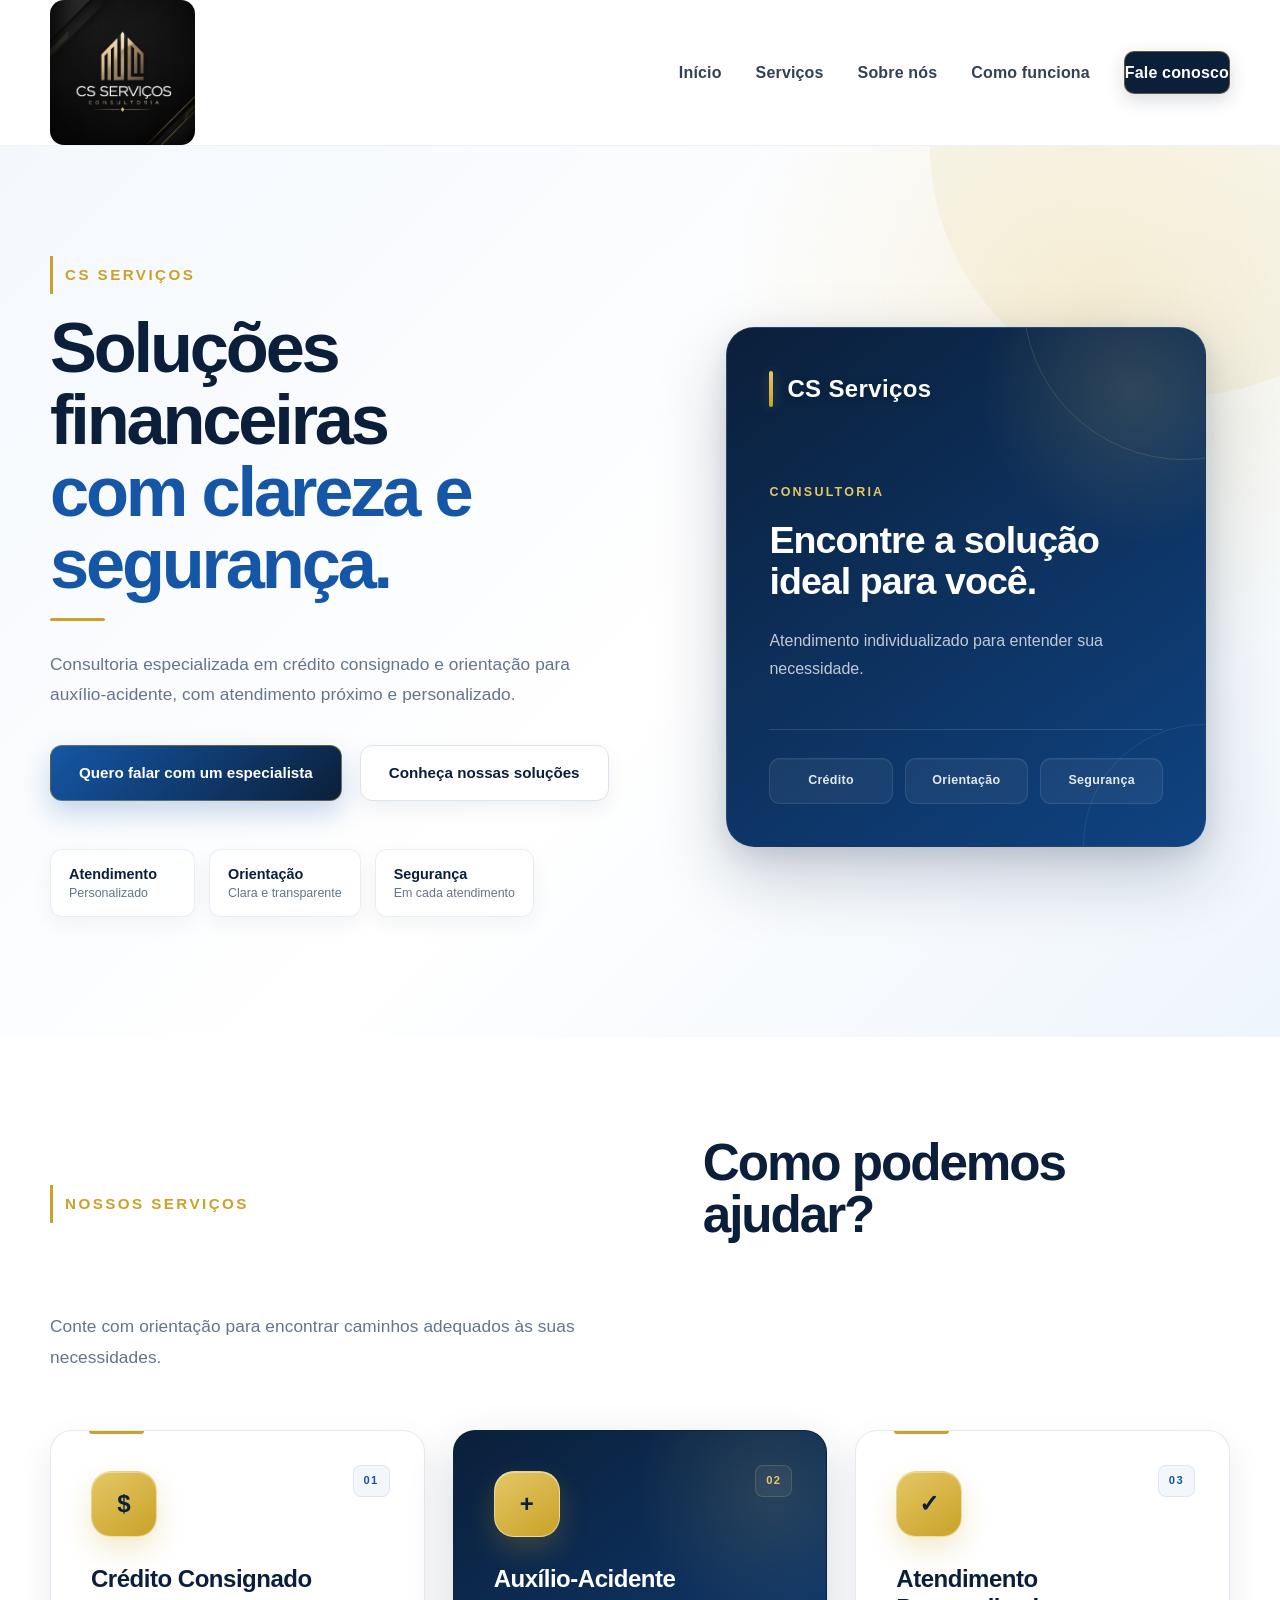
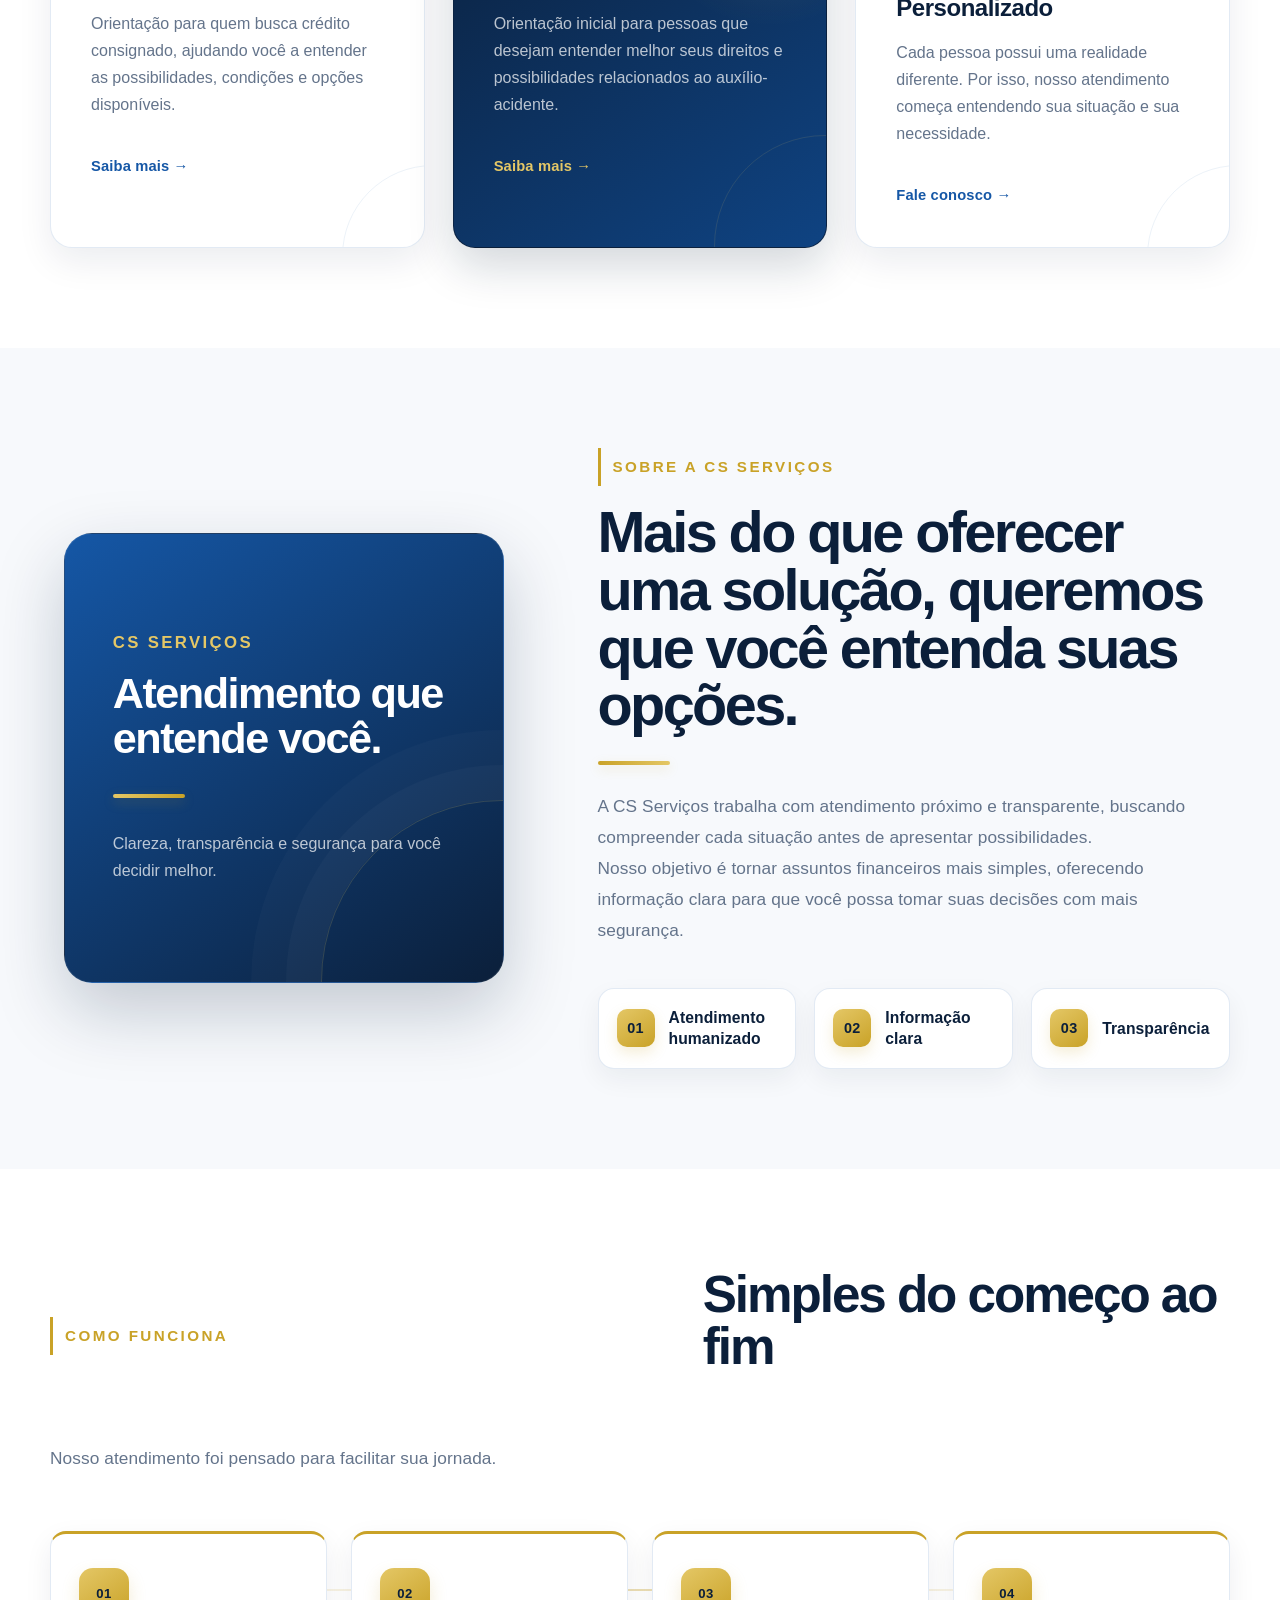
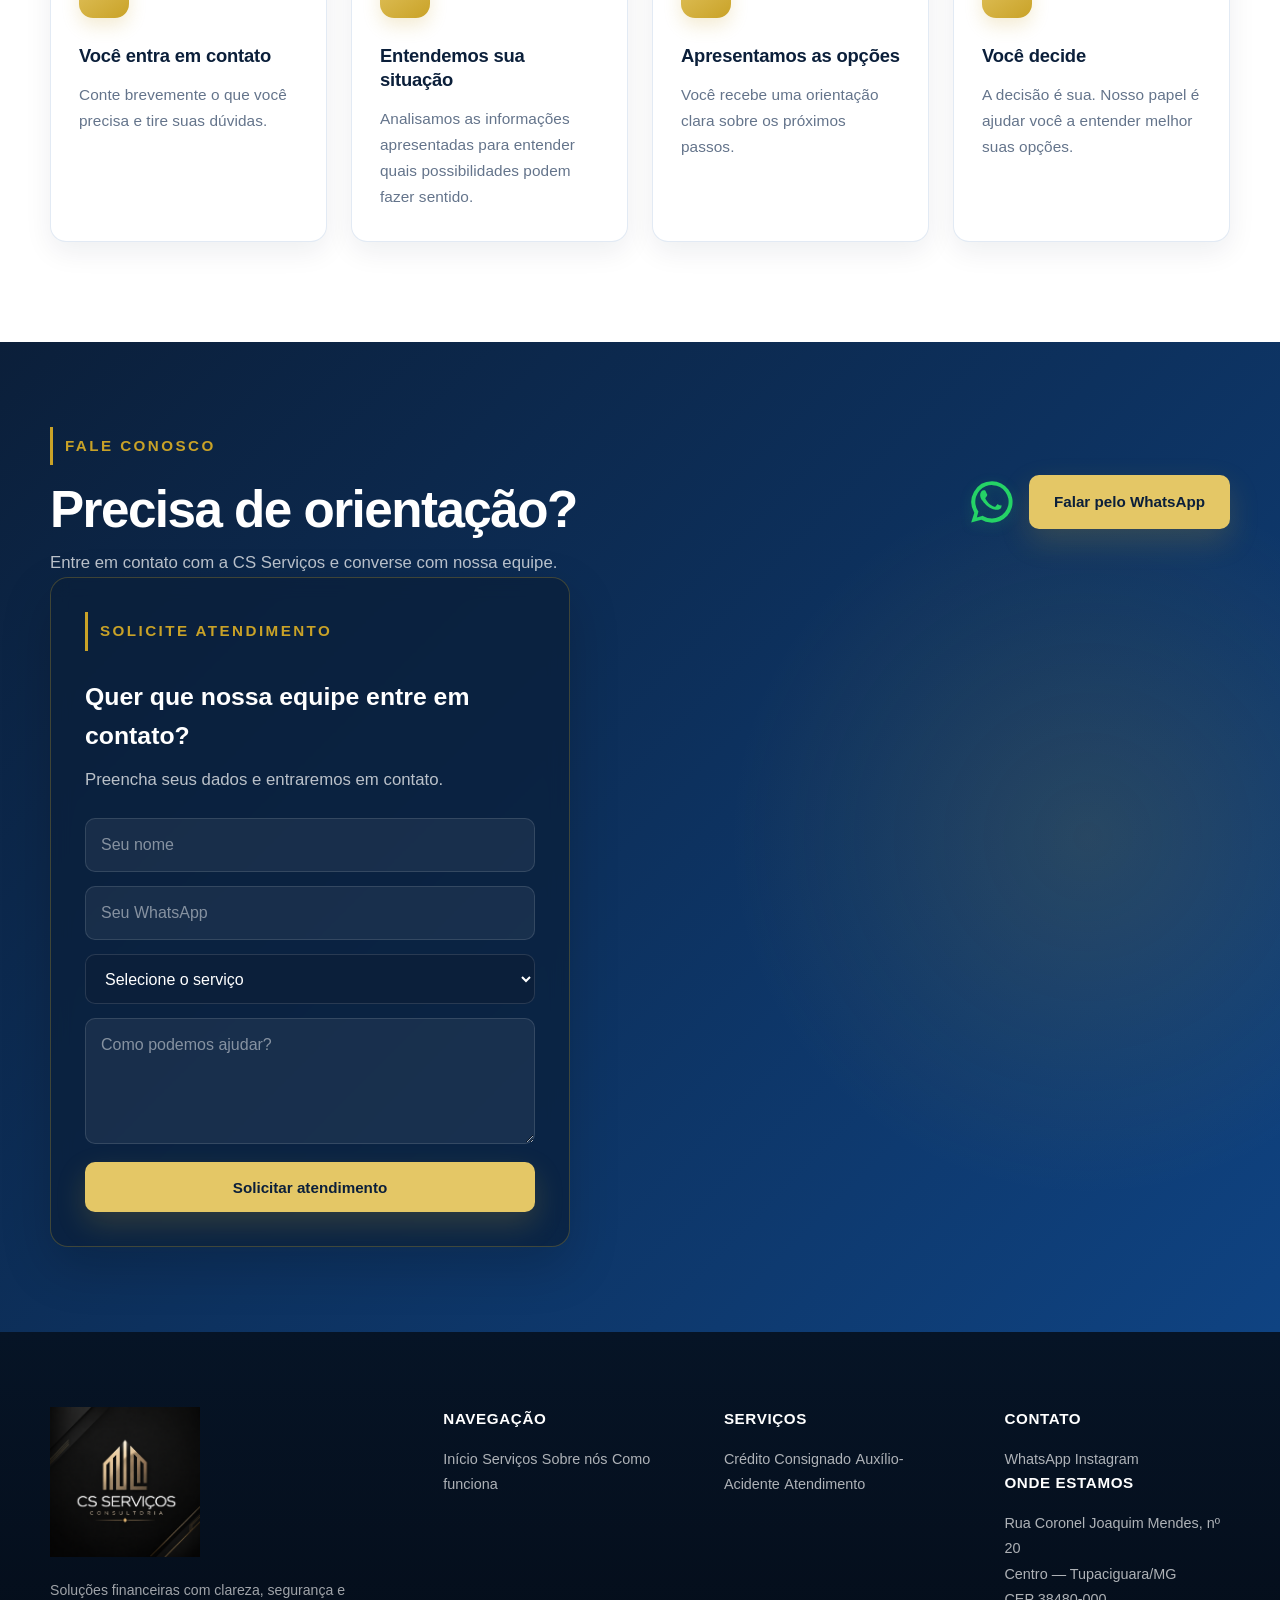
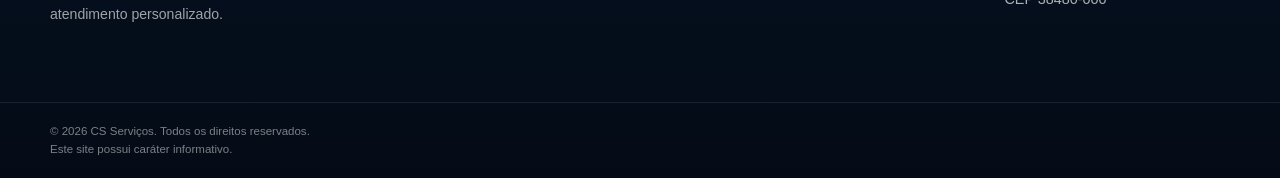
==== commit a0d360a0: "adiciona area administrativa com login" ====
--- a/index.html
+++ b/index.html
@@ -19,6 +19,8 @@
 
     <meta name="author" content="CS Serviços">
 
+    <link rel="canonical" href="https://devalexoliveirasistems.github.io/cs-servicos/">
+
     <link rel="icon" type="image/png" href="assets/images/logo-cs-servicos.png">
 
     <!-- Open Graph -->
@@ -29,7 +31,10 @@
     <meta property="og:description"
         content="Orientação em crédito consignado, auxílio-acidente e atendimento personalizado em Tupaciguara/MG.">
 
-    <meta property="og:image" content="assets/images/logo-cs-servicos.png">
+    <meta property="og:image"
+        content="https://devalexoliveirasistems.github.io/cs-servicos/assets/images/logo-cs-servicos.png">
+
+    <meta property="og:url" content="https://devalexoliveirasistems.github.io/cs-servicos/">
 
     <meta property="og:locale" content="pt_BR">
 
@@ -42,7 +47,7 @@
         "@type": "LocalBusiness",
         "name": "CS Serviços",
         "description": "Orientação em crédito consignado, auxílio-acidente e atendimento personalizado.",
-        "image": "assets/images/logo-cs-servicos.png",
+        "image": "https://devalexoliveirasistems.github.io/cs-servicos/assets/images/logo-cs-servicos.png",
         "telephone": "+55 34 99185-6228",
         "address": {
             "@type": "PostalAddress",
@@ -515,41 +520,118 @@
         ========================== -->
         <section class="cta" id="contato">
 
-            <div class="container cta__inner">
-
-                <div>
-
-                    <span class="eyebrow">
-                        FALE CONOSCO
-                    </span>
-
-                    <h2>
-                        Precisa de orientação?
-                    </h2>
-
-                    <p>
-                        Entre em contato com a CS Serviços
-                        e converse com nossa equipe.
-                    </p>
-
-                </div>
-
-                <div class="whatsapp-action">
-                    <span class="whatsapp-logo" aria-hidden="true">
-                        <svg viewBox="0 0 24 24">
-                            <path
-                                d="M12 2.1a9.9 9.9 0 0 0-8.5 15L2 21.9l4.9-1.4A9.9 9.9 0 1 0 12 2.1Zm0 17.8a8 8 0 0 1-4.1-1.1l-.3-.2-2.9.8.8-2.8-.2-.3A8 8 0 1 1 12 19.9Zm4.4-5.9c-.2-.1-1.3-.7-1.5-.8-.2-.1-.4-.1-.5.1-.2.2-.6.8-.7.9-.1.2-.3.2-.5.1-1.9-.9-3.1-1.7-4.3-3.8-.3-.5.3-.5.8-1.7.1-.2 0-.4-.1-.5l-.7-1.6c-.2-.4-.4-.4-.5-.4h-.5c-.2 0-.5.1-.7.3-.2.2-.9.9-.9 2.1s.9 2.4 1 2.5c.1.2 1.8 2.8 4.4 3.9.6.3 1.1.4 1.5.5.6.2 1.2.1 1.7.1.5-.1 1.3-.5 1.5-1 .2-.5.2-1 .1-1.1-.1-.1-.3-.2-.6-.3Z" />
-                        </svg>
-                    </span>
-
-                    <a href="#" id="whatsappButton" class="button button--gold">
-                        Falar pelo WhatsApp
-                    </a>
-                </div>
-
-            </div>
-
-        </section>
+    <div class="container cta__inner">
+
+        <div>
+
+            <span class="eyebrow">
+                FALE CONOSCO
+            </span>
+
+            <h2>
+                Precisa de orientação?
+            </h2>
+
+            <p>
+                Entre em contato com a CS Serviços
+                e converse com nossa equipe.
+            </p>
+
+        </div>
+
+        <div class="whatsapp-action">
+
+            <span class="whatsapp-logo" aria-hidden="true">
+                <svg viewBox="0 0 24 24">
+                    <path
+                        d="M12 2.1a9.9 9.9 0 0 0-8.5 15L2 21.9l4.9-1.4A9.9 9.9 0 1 0 12 2.1Zm0 17.8a8 8 0 0 1-4.1-1.1l-.3-.2-2.9.8.8-2.8-.2-.3A8 8 0 1 1 12 19.9Zm4.4-5.9c-.2-.1-1.3-.7-1.5-.8-.2-.1-.4-.1-.5.1-.2.2-.6.8-.7.9-.1.2-.3.2-.5.1-1.9-.9-3.1-1.7-4.3-3.8-.3-.5.3-.5.8-1.7.1-.2 0-.4-.1-.5l-.7-1.6c-.2-.4-.4-.4-.5-.4h-.5c-.2 0-.5.1-.7.3-.2.2-.9.9-.9 2.1s.9 2.4 1 2.5c.1.2 1.8 2.8 4.4 3.9.6.3 1.1.4 1.5.5.6.2 1.2.1 1.7.1.5-.1 1.3-.5 1.5-1 .2-.5.2-1 .1-1.1-.1-.1-.3-.2-.6-.3Z" />
+                </svg>
+            </span>
+
+            <a href="#" id="whatsappButton" class="button button--gold">
+                Falar pelo WhatsApp
+            </a>
+
+        </div>
+
+    </div>
+
+
+    <!-- FORMULÁRIO DE ATENDIMENTO -->
+
+    <div class="container">
+
+        <div class="lead-form">
+
+            <span class="eyebrow">
+                SOLICITE ATENDIMENTO
+            </span>
+
+            <h3>
+                Quer que nossa equipe entre em contato?
+            </h3>
+
+            <p>
+                Preencha seus dados e entraremos em contato.
+            </p>
+
+            <form id="leadForm">
+
+                <input
+                    type="text"
+                    id="nome"
+                    name="nome"
+                    placeholder="Seu nome"
+                    required
+                >
+
+                <input
+                    type="tel"
+                    id="whatsapp"
+                    name="whatsapp"
+                    placeholder="Seu WhatsApp"
+                    required
+                >
+
+                <select
+                    id="servico"
+                    name="servico"
+                    required
+                >
+                    <option value="">
+                        Selecione o serviço
+                    </option>
+
+                    <option value="Crédito Consignado">
+                        Crédito Consignado
+                    </option>
+
+                    <option value="Auxílio-Acidente">
+                        Auxílio-Acidente
+                    </option>
+                </select>
+
+                <textarea
+                    id="observacao"
+                    name="observacao"
+                    placeholder="Como podemos ajudar?"
+                    rows="4"
+                ></textarea>
+
+                <button
+                    type="submit"
+                    class="button button--gold"
+                >
+                    Solicitar atendimento
+                </button>
+
+            </form>
+
+        </div>
+
+    </div>
+
+</section>
 
     </main>
 
@@ -649,4 +731,4 @@
 
 </body>
 
-</html>+</html>
--- a/css/style.css
+++ b/css/style.css
@@ -1696,6 +1696,134 @@
     max-width: 100%;
 }
 
+/* =========================================================
+   FORMULÁRIO DE ATENDIMENTO
+========================================================= */
+
+.lead-form {
+    width: min(100%, 520px);
+
+    padding: 34px;
+
+    background: rgba(11, 31, 58, 0.72);
+
+    border: 1px solid rgba(201, 162, 39, 0.28);
+
+    border-radius: 18px;
+
+    box-shadow:
+        0 20px 50px rgba(0, 0, 0, 0.18);
+
+    backdrop-filter: blur(10px);
+}
+
+.lead-form h3 {
+    margin: 8px 0 10px;
+
+    font-size: 1.55rem;
+
+    color: var(--white);
+}
+
+.lead-form p {
+    margin-bottom: 24px;
+
+    color: rgba(255, 255, 255, 0.72);
+}
+
+.lead-form form {
+    display: grid;
+
+    gap: 14px;
+}
+
+.lead-form input,
+.lead-form select,
+.lead-form textarea {
+
+    width: 100%;
+
+    padding: 14px 15px;
+
+    border: 1px solid rgba(255, 255, 255, 0.12);
+
+    border-radius: 10px;
+
+    outline: none;
+
+    color: var(--white);
+
+    background: rgba(255, 255, 255, 0.06);
+
+    font: inherit;
+
+    transition:
+        border-color 0.2s ease,
+        background 0.2s ease;
+}
+
+.lead-form input::placeholder,
+.lead-form textarea::placeholder {
+    color: rgba(255, 255, 255, 0.48);
+}
+
+.lead-form input:focus,
+.lead-form select:focus,
+.lead-form textarea:focus {
+
+    border-color: var(--gold);
+
+    background: rgba(255, 255, 255, 0.09);
+}
+
+.lead-form select {
+    color: var(--white);
+    background: var(--navy);
+    cursor: pointer;
+}
+
+.lead-form select option {
+    color: var(--white);
+    background: var(--navy);
+    font-size: 16px;
+}
+
+.lead-form textarea {
+    resize: vertical;
+
+    min-height: 110px;
+}
+
+.lead-form button {
+    width: 100%;
+
+    margin-top: 4px;
+
+    border: none;
+
+    cursor: pointer;
+}
+
+.lead-form input,
+.lead-form select,
+.lead-form textarea {
+    font-size: 16px;
+    line-height: 1.5;
+}
+
+.lead-form input,
+.lead-form select {
+    min-height: 50px;
+}
+
+.lead-form textarea {
+    min-height: 120px;
+}
+
+.lead-form button {
+    min-height: 50px;
+}
+
 .cta h2 {
     margin-bottom: 12px;
 
@@ -2023,4 +2151,4 @@
     .about-box strong {
         font-size: 2rem;
     }
-}+}
